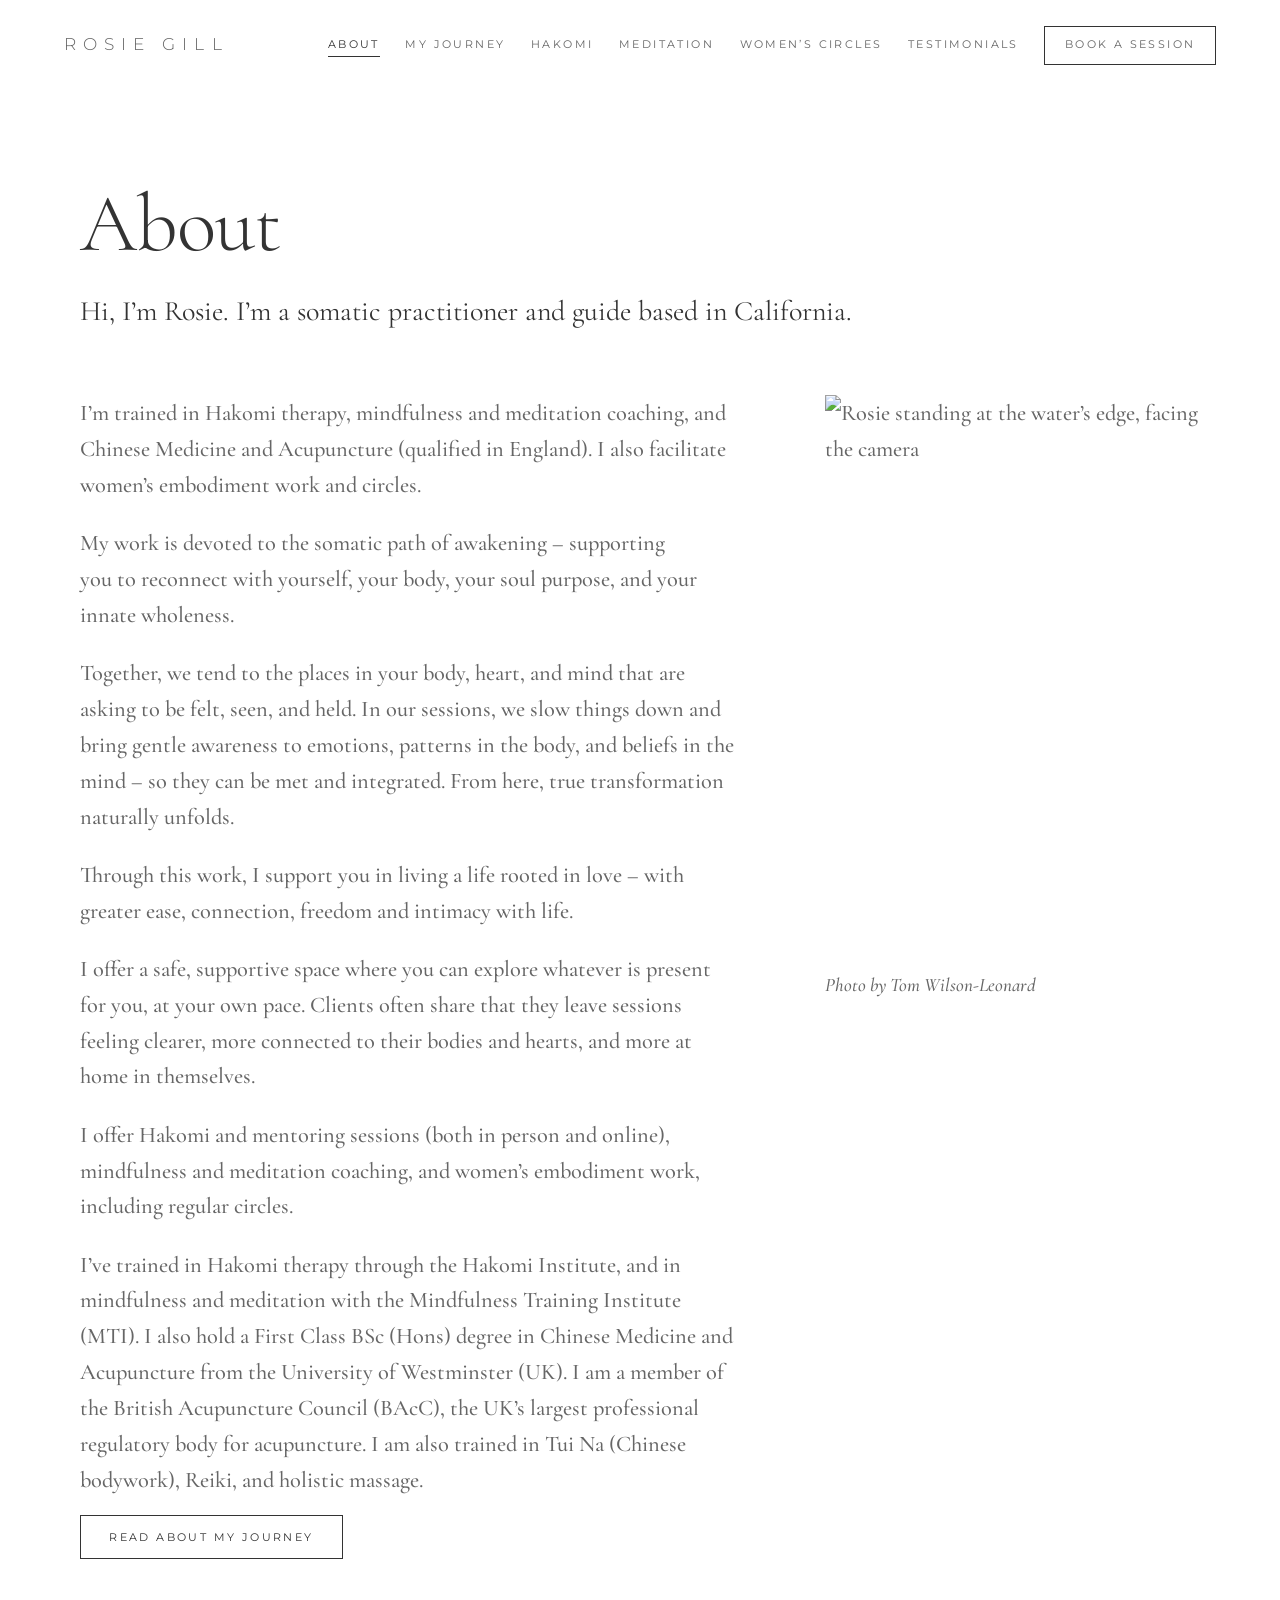
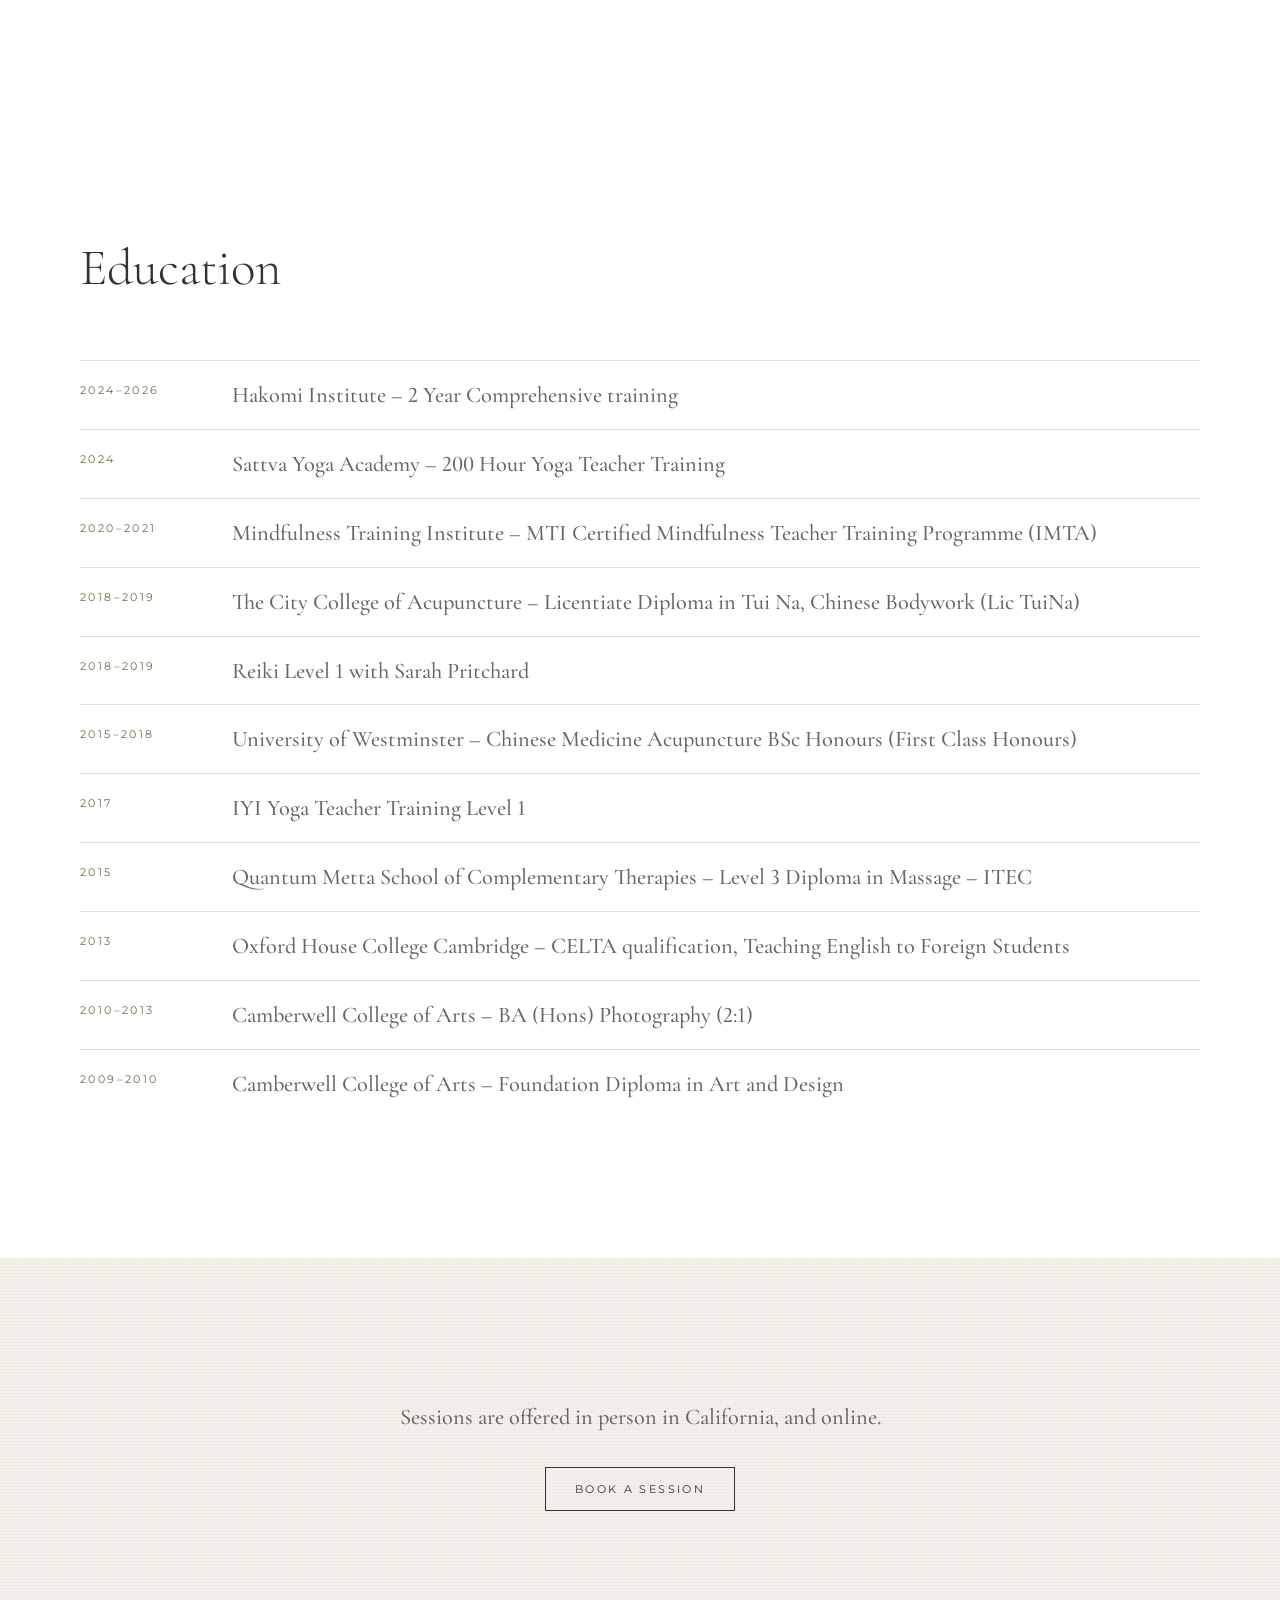
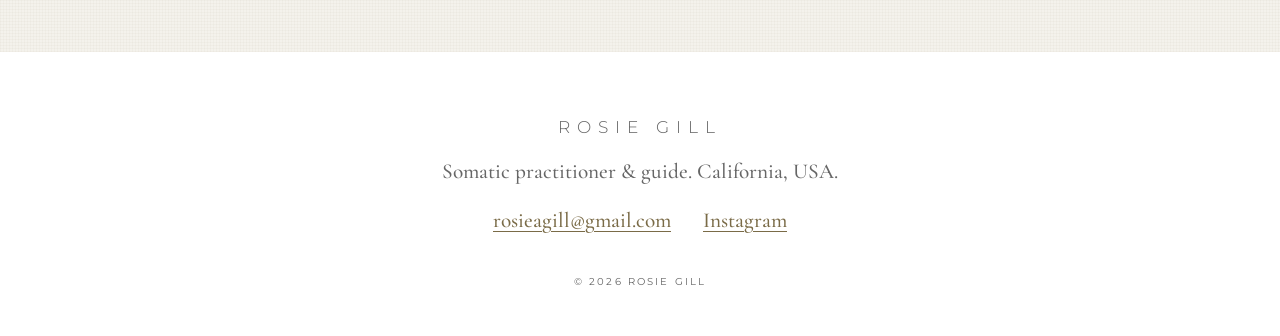
==== about.html @ 6fefa277 "Rosie Gill site refresh: static preview Co-Authored-By: Claude Fable 5.2 <noreply@anthropic.com>" ====
<!doctype html>
<html lang="en">
<head>
<meta charset="utf-8">
<meta name="robots" content="noindex, nofollow">
<meta name="viewport" content="width=device-width, initial-scale=1">
<title>About – Rosie Gill</title>
<meta name="description" content="Rosie Gill is a somatic practitioner and guide based in California, trained in Hakomi therapy, mindfulness and meditation coaching, and Chinese Medicine.">
<link rel="preconnect" href="https://fonts.googleapis.com">
<link rel="preconnect" href="https://fonts.gstatic.com" crossorigin>
<link href="https://fonts.googleapis.com/css2?family=Cormorant+Garamond:ital,wght@0,300;0,400;0,500;1,300;1,400;1,500&family=Montserrat:wght@300;400&display=swap" rel="stylesheet">
<link rel="stylesheet" href="assets/site.css">
<script src="assets/site.js" defer></script>
</head>
<body>

<header class="site-header">
  <a class="wordmark" href="index.html">Rosie Gill</a>
  <button class="menu-btn" aria-expanded="false" aria-controls="nav">Menu</button>
  <nav class="nav" id="nav" aria-label="Main">
    <a href="about.html" aria-current="page">About</a>
    <a href="journey.html">My journey</a>
    <a href="hakomi.html">Hakomi</a>
    <a href="meditation.html">Meditation</a>
    <a href="womens-circles.html">Women’s circles</a>
    <a href="testimonials.html">Testimonials</a>
    <a class="btn" href="contact.html">Book a session</a>
  </nav>
</header>

<main>
  <div class="wrap page-head">
    <h1>About</h1>
    <p class="lede">Hi, I’m Rosie. I’m a somatic practitioner and guide based in California.</p>
  </div>

  <section class="wrap split text-first">
    <div class="prose">
      <p>I’m trained in Hakomi therapy, mindfulness and meditation coaching, and Chinese Medicine and Acupuncture (qualified in England). I also facilitate women’s embodiment work and circles.</p>
      <p>My work is devoted to the somatic path of awakening – supporting you to reconnect with yourself, your body, your soul purpose, and your innate wholeness.</p>
      <p>Together, we tend to the places in your body, heart, and mind that are asking to be felt, seen, and held. In our sessions, we slow things down and bring gentle awareness to emotions, patterns in the body, and beliefs in the mind – so they can be met and integrated. From here, true transformation naturally unfolds.</p>
      <p>Through this work, I support you in living a life rooted in love – with greater ease, connection, freedom and intimacy with life.</p>
      <p>I offer a safe, supportive space where you can explore whatever is present for you, at your own pace. Clients often share that they leave sessions feeling clearer, more connected to their bodies and hearts, and more at home in themselves.</p>
      <p>I offer Hakomi and mentoring sessions (both in person and online), mindfulness and meditation coaching, and women’s embodiment work, including regular circles.</p>
      <p>I’ve trained in Hakomi therapy through the Hakomi Institute, and in mindfulness and meditation with the Mindfulness Training Institute (MTI). I also hold a First Class BSc (Hons) degree in Chinese Medicine and Acupuncture from the University of Westminster (UK). I am a member of the British Acupuncture Council (BAcC), the UK’s largest professional regulatory body for acupuncture. I am also trained in Tui Na (Chinese bodywork), Reiki, and holistic massage.</p>
      <a class="btn more" href="journey.html">Read about my journey</a>
    </div>
    <figure class="reveal">
      <img src="https://rosiegill.com/wp-content/uploads/2025/12/Rosie-Website-7-1366x2048.jpg" width="1366" height="2048" alt="Rosie standing at the water’s edge, facing the camera">
      <figcaption>Photo by Tom Wilson-Leonard</figcaption>
    </figure>
  </section>

  <section class="wrap" id="education">
    <h2 class="section-head">Education</h2>
    <ol class="dated">
      <li><span class="years">2024–2026</span><span>Hakomi Institute – 2 Year Comprehensive training</span></li>
      <li><span class="years">2024</span><span>Sattva Yoga Academy – 200 Hour Yoga Teacher Training</span></li>
      <li><span class="years">2020–2021</span><span>Mindfulness Training Institute – MTI Certified Mindfulness Teacher Training Programme (IMTA)</span></li>
      <li><span class="years">2018–2019</span><span>The City College of Acupuncture – Licentiate Diploma in Tui Na, Chinese Bodywork (Lic TuiNa)</span></li>
      <li><span class="years">2018–2019</span><span>Reiki Level 1 with Sarah Pritchard</span></li>
      <li><span class="years">2015–2018</span><span>University of Westminster – Chinese Medicine Acupuncture BSc Honours (First Class Honours)</span></li>
      <li><span class="years">2017</span><span>IYI Yoga Teacher Training Level 1</span></li>
      <li><span class="years">2015</span><span>Quantum Metta School of Complementary Therapies – Level 3 Diploma in Massage – ITEC</span></li>
      <li><span class="years">2013</span><span>Oxford House College Cambridge – CELTA qualification, Teaching English to Foreign Students</span></li>
      <li><span class="years">2010–2013</span><span>Camberwell College of Arts – BA (Hons) Photography (2:1)</span></li>
      <li><span class="years">2009–2010</span><span>Camberwell College of Arts – Foundation Diploma in Art and Design</span></li>
    </ol>
  </section>

  <section class="closing linen">
    <p>Sessions are offered in person in California, and online.</p>
    <a class="btn" href="contact.html">Book a session</a>
  </section>
</main>

<footer class="site-footer">
  <a class="wordmark" href="index.html">Rosie Gill</a>
  <p>Somatic practitioner &amp; guide. California, USA.</p>
  <p class="links"><a href="mailto:rosieagill@gmail.com">rosieagill@gmail.com</a> <a href="https://www.instagram.com/_rosiegill_/">Instagram</a></p>
  <p class="fine">© 2026 Rosie Gill</p>
</footer>

</body>
</html>
---- assets/site.css ----
/* Rosie Gill — refreshed. Palette and faces carried over from the live site:
   white, linen, her #666 grey, her #ae9d78 gold, Cormorant Garamond + Montserrat. */

@view-transition { navigation: auto; }

:root {
  --paper: #fff;
  --linen: #f4f2ec;
  --ink: #333;
  --stone: #666;
  --gold: #ae9d78;       /* decoration and large display only: 2.7:1 on white */
  --gold-deep: #7a6b47;  /* gold for text: passes AA on white and linen */
  --rule: #e2dccf;
  --serif: "Cormorant Garamond", Garamond, "Times New Roman", serif;
  --sans: Montserrat, "Helvetica Neue", Arial, sans-serif;
  --gutter: clamp(1.25rem, 5vw, 4.5rem);
  --space: clamp(4.5rem, 11vw, 10rem);
  --ease: cubic-bezier(.2, .6, .2, 1);
}

*, *::before, *::after { box-sizing: border-box; }
body, h1, h2, h3, p, ul, ol, figure, blockquote { margin: 0; }
ul, ol { padding: 0; list-style: none; }
img { display: block; max-width: 100%; height: auto; }

body {
  background: var(--paper);
  color: var(--stone);
  font: 500 clamp(1.2rem, 1.1rem + .4vw, 1.4rem)/1.6 var(--serif);
  font-variant-numeric: lining-nums;
  -webkit-font-smoothing: antialiased;
  text-rendering: optimizeLegibility;
}

h1, h2, h3 { color: var(--ink); font-weight: 300; line-height: 1.08; text-wrap: balance; }
h1 { font-size: clamp(2.6rem, 6.4vw, 5.6rem); letter-spacing: -.012em; }
h2 { font-size: clamp(2rem, 4vw, 3.4rem); }
h3 { font-size: clamp(1.6rem, 2.8vw, 2.4rem); }
p { text-wrap: pretty; }

a { color: var(--gold-deep); text-underline-offset: .2em; text-decoration-thickness: 1px; }
a:hover { color: var(--ink); }
:focus-visible { outline: 2px solid var(--gold-deep); outline-offset: 4px; }

.wrap { max-width: 78rem; margin-inline: auto; padding-inline: var(--gutter); }
.linen {
  background-color: var(--linen);
  background-image:
    repeating-linear-gradient(0deg, rgba(122, 107, 71, .035) 0 1px, transparent 1px 3px),
    repeating-linear-gradient(90deg, rgba(122, 107, 71, .035) 0 1px, transparent 1px 3px);
}

/* Small tracked Montserrat: her wordmark, nav and button voice */
.wordmark, .nav a, .btn, .menu-btn, .years, .by, .fine, label {
  font: 400 .68rem/1.4 var(--sans);
  letter-spacing: .22em;
  text-transform: uppercase;
}

/* Header */
.site-header {
  position: relative; z-index: 5;
  display: flex; align-items: center; justify-content: space-between; gap: 2rem;
  padding: 1.6rem var(--gutter);
}
.wordmark { font-size: 1.05rem; font-weight: 300; letter-spacing: .42em; color: var(--stone); text-decoration: none; white-space: nowrap; }
.nav { display: flex; align-items: center; gap: clamp(1rem, 2vw, 2.2rem); }
.nav a { color: var(--stone); text-decoration: none; }
.nav a:not(.btn) { background: linear-gradient(currentColor, currentColor) 0 100% / 0 1px no-repeat; padding-block: .4em; transition: background-size .5s var(--ease), color .3s; }
.nav a:not(.btn):hover, .nav a[aria-current] { background-size: 100% 1px; color: var(--ink); }
.menu-btn { display: none; background: none; border: 0; padding: .8em 0; color: var(--ink); cursor: pointer; }

.btn {
  display: inline-block; padding: 1.25em 2.6em;
  border: 1px solid var(--ink); background: transparent; color: var(--ink);
  text-decoration: none; cursor: pointer;
  transition: background-color .5s var(--ease), color .5s var(--ease);
}
.btn:hover { background: var(--ink); color: var(--paper); }
.nav .btn { padding: 1em 1.8em; }

@media (max-width: 1080px) {
  .menu-btn { display: block; }
  .nav {
    display: none; position: absolute; inset: 100% 0 auto 0;
    flex-direction: column; align-items: flex-start; gap: 1.2rem;
    padding: 1.5rem var(--gutter) 2.5rem; background: var(--paper); border-bottom: 1px solid var(--rule);
  }
  .site-header.open .nav { display: flex; }
}

/* Hero: the sentence, then a field of breath beneath it */
.hero {
  position: relative; overflow: hidden;
  min-height: calc(100svh - 5rem);
  display: grid; justify-items: center; align-content: start;
  padding: clamp(2.5rem, 9svh, 7rem) var(--gutter) 46svh;
  text-align: center;
}
.hero h1 { max-width: 17ch; }
.role { margin-top: 1.6rem; font-style: italic; font-weight: 400; color: var(--gold-deep); letter-spacing: .04em; }
.hero .btn { margin-top: 2.4rem; background: var(--paper); }
.hero .btn:hover { background: var(--ink); }
.hero > :not(canvas) { position: relative; z-index: 1; }
.breath {
  position: absolute; inset: auto 0 0 0; width: 100%; height: 54%;
  -webkit-mask-image: linear-gradient(to bottom, transparent, #000 45%);
  mask-image: linear-gradient(to bottom, transparent, #000 45%);
}

/* Photographs */
.band img { width: 100%; aspect-ratio: 3 / 1; object-fit: cover; object-position: 30% 35%; }
.reveal { overflow: hidden; }
@media (max-width: 720px) { .band img { aspect-ratio: 4 / 5; } }

section { padding-block: var(--space); }
.section-head { margin-bottom: clamp(2rem, 5vw, 4rem); }

/* Services: three rows, her circular tiles kept as thumbnails */
.ways a {
  display: grid; grid-template-columns: minmax(0, 5fr) minmax(0, 5fr) 7rem; gap: clamp(1rem, 4vw, 4rem); align-items: center;
  padding-block: clamp(1.6rem, 3vw, 2.6rem); border-top: 1px solid var(--rule);
  color: inherit; text-decoration: none;
}
.ways li:last-child a { border-bottom: 1px solid var(--rule); }
.ways h3 { transition: translate .7s var(--ease), color .5s; }
.ways img { width: 7rem; aspect-ratio: 1; border-radius: 50%; object-fit: cover; transition: scale 1.2s var(--ease); }
.ways a:hover h3 { translate: .7rem 0; color: var(--gold-deep); }
.ways a:hover img { scale: 1.07; }
@media (max-width: 720px) {
  .ways a { grid-template-columns: minmax(0, 1fr) 4.5rem; row-gap: .6rem; }
  .ways img { width: 4.5rem; grid-area: 1 / 2 / 3 / 3; }
}

/* Quote */
.quote { text-align: center; }
.quote blockquote, .closing blockquote {
  max-width: 24ch; margin-inline: auto;
  font-size: clamp(1.9rem, 3.8vw, 3.3rem); font-weight: 300; font-style: italic; line-height: 1.2;
  color: var(--gold-deep); text-wrap: balance;
}

/* Text beside a photograph */
.split { display: grid; grid-template-columns: minmax(0, 5fr) minmax(0, 6fr); gap: clamp(2rem, 7vw, 7rem); align-items: start; }
.split.text-first { grid-template-columns: minmax(0, 7fr) minmax(0, 4fr); }
.split figure { position: sticky; top: 2rem; }
.split figure img { width: 100%; }
figcaption { margin-top: .8rem; font-size: .85em; font-style: italic; }
@media (max-width: 820px) {
  .split, .split.text-first { grid-template-columns: minmax(0, 1fr); }
  .split figure { position: static; }
  .split.text-first figure { order: -1; }
}

.prose { max-width: 34em; }
.prose > * + * { margin-top: 1em; }
.prose h2 { margin-top: 1.6em; }
.prose h2:first-child { margin-top: 0; }
.prose ul { padding-left: 1.1em; list-style: disc; }
.prose li::marker { color: var(--gold); }
.prose li + li { margin-top: .35em; }
.lede { font-size: 1.25em; font-weight: 400; line-height: 1.4; color: var(--ink); }
.more { display: inline-block; margin-top: 1.6em; }
.pause { width: 4rem; margin-block: 2.5em; border: 0; border-top: 1px solid var(--gold); }

/* Clients' words */
.voices ul { display: grid; grid-template-columns: repeat(3, minmax(0, 1fr)); gap: clamp(1.5rem, 4vw, 4rem); }
.voices li { padding-top: 1.6rem; border-top: 1px solid var(--rule); }
.voices blockquote { font-style: italic; font-weight: 400; }
.by { display: block; margin-top: 1.2rem; color: var(--gold-deep); }
@media (max-width: 820px) { .voices ul { grid-template-columns: minmax(0, 1fr); } }

.testimonial { padding-block: clamp(2.5rem, 6vw, 5rem); border-top: 1px solid var(--rule); display: grid; grid-template-columns: minmax(0, 5fr) minmax(0, 6fr); gap: clamp(1.5rem, 6vw, 6rem); }
.testimonial h2 { font-size: clamp(1.6rem, 2.8vw, 2.4rem); font-style: italic; color: var(--gold-deep); line-height: 1.2; }
@media (max-width: 820px) { .testimonial { grid-template-columns: minmax(0, 1fr); } }

/* Inner pages */
.page-head { padding-block: clamp(2.5rem, 7vw, 6rem) clamp(2rem, 5vw, 4rem); }
.page-head + section { padding-top: 0; }
.page-head .lede { max-width: 30em; margin-top: 1.5rem; }

.dated li { display: grid; grid-template-columns: 8rem minmax(0, 1fr); gap: 1.5rem; padding-block: 1rem; border-top: 1px solid var(--rule); }
.years { padding-top: .55em; color: var(--gold-deep); }
@media (max-width: 560px) { .dated li { grid-template-columns: minmax(0, 1fr); gap: 0; } }

.draft { margin-top: 2em; padding: 1.2em 1.4em; border: 1px dashed var(--gold); font-size: .9em; }

/* Contact */
form { display: grid; gap: 1.6rem; max-width: 34em; }
label { display: grid; gap: .7rem; color: var(--ink); }
input, textarea {
  width: 100%; padding: .7em 0; border: 0; border-bottom: 1px solid var(--stone); border-radius: 0;
  background: transparent; color: var(--ink); font: 500 1.25rem/1.5 var(--serif); letter-spacing: 0; text-transform: none;
  transition: border-color .4s;
}
input:focus-visible, textarea:focus-visible { outline: 0; border-bottom: 2px solid var(--gold-deep); }
form .btn { justify-self: start; }

/* Closing and footer */
.closing { text-align: center; }
.closing > * + * { margin-top: 2rem; }
.site-footer { display: grid; justify-items: center; gap: .9rem; padding: 4rem var(--gutter) 3rem; text-align: center; font-size: .95em; }
.site-footer .links { display: flex; flex-wrap: wrap; justify-content: center; gap: .4rem 2rem; }
.fine { margin-top: 1.5rem; font-size: .6rem; }

/* Motion: one arrival on load, one unveiling for photographs, nothing else moves unasked */
@media (prefers-reduced-motion: no-preference) {
  .hero h1 { animation: settle 1.8s var(--ease) both; }
  .hero .role { animation: settle 1.8s .45s var(--ease) both; }
  .hero .btn { animation: settle 1.8s .8s var(--ease) both; }
  .breath { animation: appear 4s .3s ease-out both; }
  ::view-transition-old(root), ::view-transition-new(root) { animation-duration: .6s; }

  @supports (animation-timeline: view()) {
    .reveal img { animation: unveil linear both; animation-timeline: view(); animation-range: entry 0% cover 38%; }
  }
}
@keyframes settle { from { opacity: 0; translate: 0 1.2rem; filter: blur(6px); } }
@keyframes appear { from { opacity: 0; } }
@keyframes unveil { from { clip-path: inset(10%); scale: 1.1; opacity: .35; } to { clip-path: inset(0); scale: 1; opacity: 1; } }
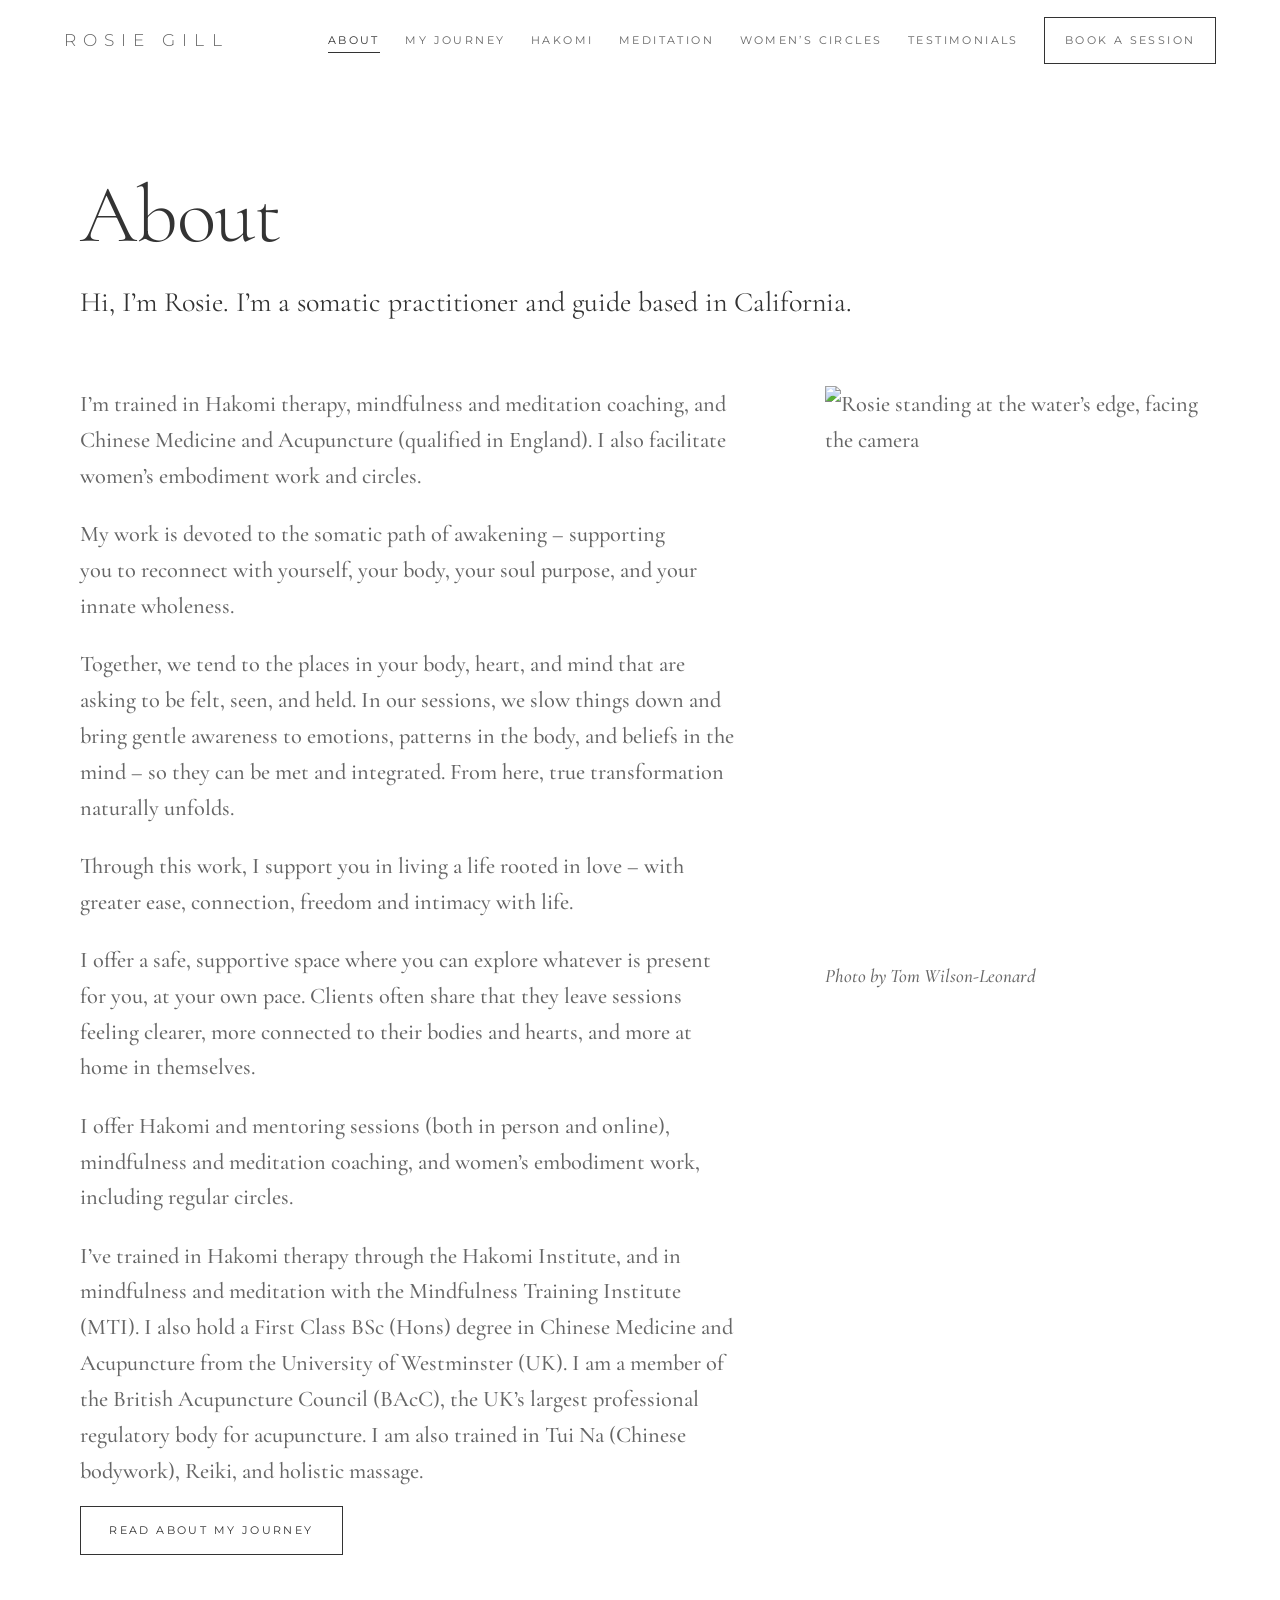
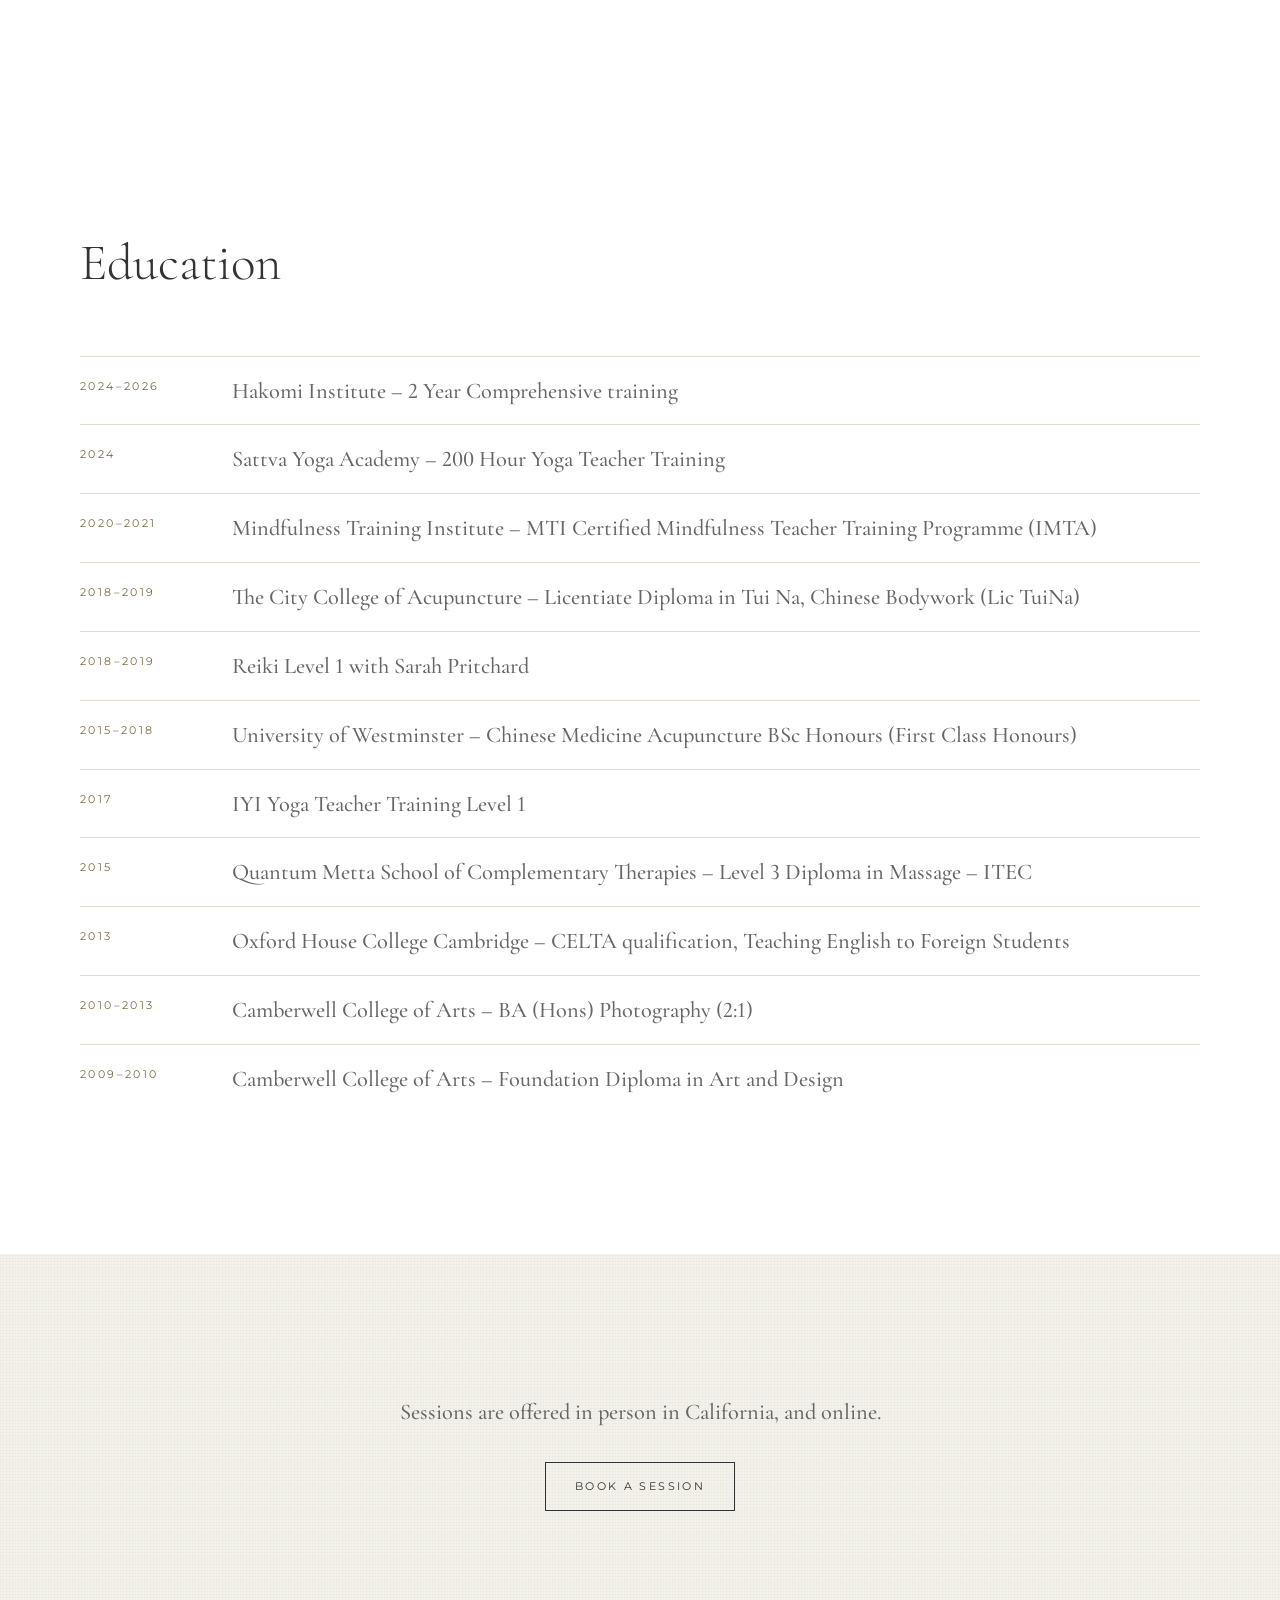
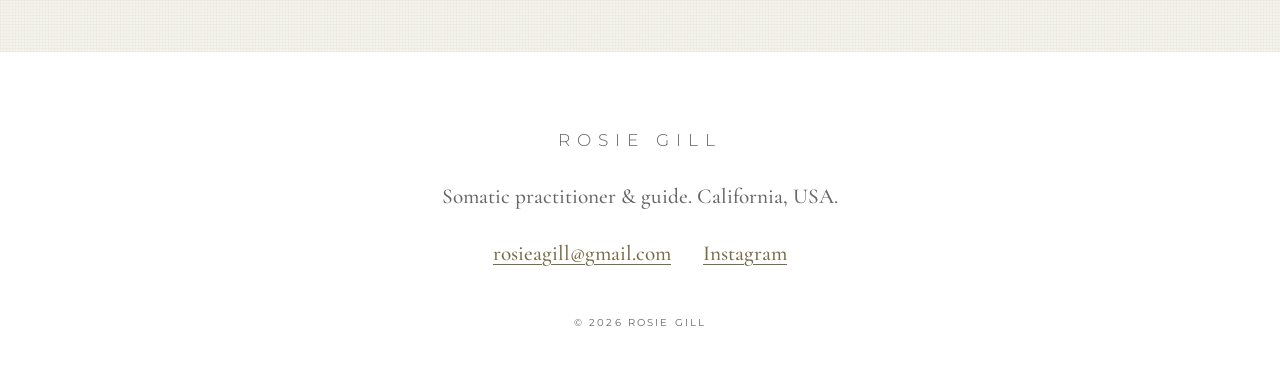
==== commit 4272f936: "Phone pass: 44px tap targets, phone-sized photos Co-Authored-By: Claude Fable 5.2 <noreply@anthropic" ====
--- a/about.html
+++ b/about.html
@@ -46,7 +46,9 @@
       <a class="btn more" href="journey.html">Read about my journey</a>
     </div>
     <figure class="reveal">
-      <img src="https://rosiegill.com/wp-content/uploads/2025/12/Rosie-Website-7-1366x2048.jpg" width="1366" height="2048" alt="Rosie standing at the water’s edge, facing the camera">
+      <img src="https://rosiegill.com/wp-content/uploads/2025/12/Rosie-Website-7-1024x1536.jpg"
+           srcset="https://rosiegill.com/wp-content/uploads/2025/12/Rosie-Website-7-400x600.jpg 400w, https://rosiegill.com/wp-content/uploads/2025/12/Rosie-Website-7-683x1024.jpg 683w, https://rosiegill.com/wp-content/uploads/2025/12/Rosie-Website-7-1024x1536.jpg 1024w"
+           sizes="(max-width: 820px) 100vw, 36vw" width="1024" height="1536" alt="Rosie standing at the water’s edge, facing the camera">
       <figcaption>Photo by Tom Wilson-Leonard</figcaption>
     </figure>
   </section>
--- a/assets/site.css
+++ b/assets/site.css
@@ -61,32 +61,36 @@
 .site-header {
   position: relative; z-index: 5;
   display: flex; align-items: center; justify-content: space-between; gap: 2rem;
-  padding: 1.6rem var(--gutter);
-}
-.wordmark { font-size: 1.05rem; font-weight: 300; letter-spacing: .42em; color: var(--stone); text-decoration: none; white-space: nowrap; }
+  padding: 1rem var(--gutter);
+}
+/* Touch targets: every standalone link and button is at least 44px tall */
+.wordmark { display: inline-block; padding-block: .8rem; font-size: 1.05rem; font-weight: 300; letter-spacing: .42em; color: var(--stone); text-decoration: none; white-space: nowrap; }
 .nav { display: flex; align-items: center; gap: clamp(1rem, 2vw, 2.2rem); }
 .nav a { color: var(--stone); text-decoration: none; }
 .nav a:not(.btn) { background: linear-gradient(currentColor, currentColor) 0 100% / 0 1px no-repeat; padding-block: .4em; transition: background-size .5s var(--ease), color .3s; }
 .nav a:not(.btn):hover, .nav a[aria-current] { background-size: 100% 1px; color: var(--ink); }
-.menu-btn { display: none; background: none; border: 0; padding: .8em 0; color: var(--ink); cursor: pointer; }
+.menu-btn { display: none; min-height: 44px; background: none; border: 0; padding: 0 0 0 1.5rem; color: var(--ink); cursor: pointer; }
 
 .btn {
-  display: inline-block; padding: 1.25em 2.6em;
+  display: inline-block; padding: 1.45em 2.6em;
   border: 1px solid var(--ink); background: transparent; color: var(--ink);
   text-decoration: none; cursor: pointer;
   transition: background-color .5s var(--ease), color .5s var(--ease);
 }
 .btn:hover { background: var(--ink); color: var(--paper); }
-.nav .btn { padding: 1em 1.8em; }
+.nav .btn { padding: 1.4em 1.8em; }
 
 @media (max-width: 1080px) {
   .menu-btn { display: block; }
   .nav {
     display: none; position: absolute; inset: 100% 0 auto 0;
-    flex-direction: column; align-items: flex-start; gap: 1.2rem;
-    padding: 1.5rem var(--gutter) 2.5rem; background: var(--paper); border-bottom: 1px solid var(--rule);
+    flex-direction: column; align-items: stretch; gap: 0;
+    padding: .5rem var(--gutter) 2.5rem; background: var(--paper); border-bottom: 1px solid var(--rule);
   }
   .site-header.open .nav { display: flex; }
+  .nav a:not(.btn) { padding-block: 1rem; background: none; }
+  .nav a[aria-current]:not(.btn) { text-decoration: underline; text-underline-offset: .5em; }
+  .nav .btn { align-self: flex-start; margin-top: 1rem; }
 }
 
 /* Hero: the sentence, then a field of breath beneath it */
@@ -111,7 +115,7 @@
 /* Photographs */
 .band img { width: 100%; aspect-ratio: 3 / 1; object-fit: cover; object-position: 30% 35%; }
 .reveal { overflow: hidden; }
-@media (max-width: 720px) { .band img { aspect-ratio: 4 / 5; } }
+@media (max-width: 720px) { .band img { aspect-ratio: 3 / 2; } }
 
 section { padding-block: var(--space); }
 .section-head { margin-bottom: clamp(2rem, 5vw, 4rem); }
@@ -161,6 +165,7 @@
 .prose li + li { margin-top: .35em; }
 .lede { font-size: 1.25em; font-weight: 400; line-height: 1.4; color: var(--ink); }
 .more { display: inline-block; margin-top: 1.6em; }
+.more:not(.btn) { padding-block: .4em; }
 .pause { width: 4rem; margin-block: 2.5em; border: 0; border-top: 1px solid var(--gold); }
 
 /* Clients' words */
@@ -200,7 +205,8 @@
 .closing { text-align: center; }
 .closing > * + * { margin-top: 2rem; }
 .site-footer { display: grid; justify-items: center; gap: .9rem; padding: 4rem var(--gutter) 3rem; text-align: center; font-size: .95em; }
-.site-footer .links { display: flex; flex-wrap: wrap; justify-content: center; gap: .4rem 2rem; }
+.site-footer .links { display: flex; flex-wrap: wrap; justify-content: center; gap: 0 2rem; }
+.site-footer .links a { padding-block: .5rem; }
 .fine { margin-top: 1.5rem; font-size: .6rem; }
 
 /* Motion: one arrival on load, one unveiling for photographs, nothing else moves unasked */
